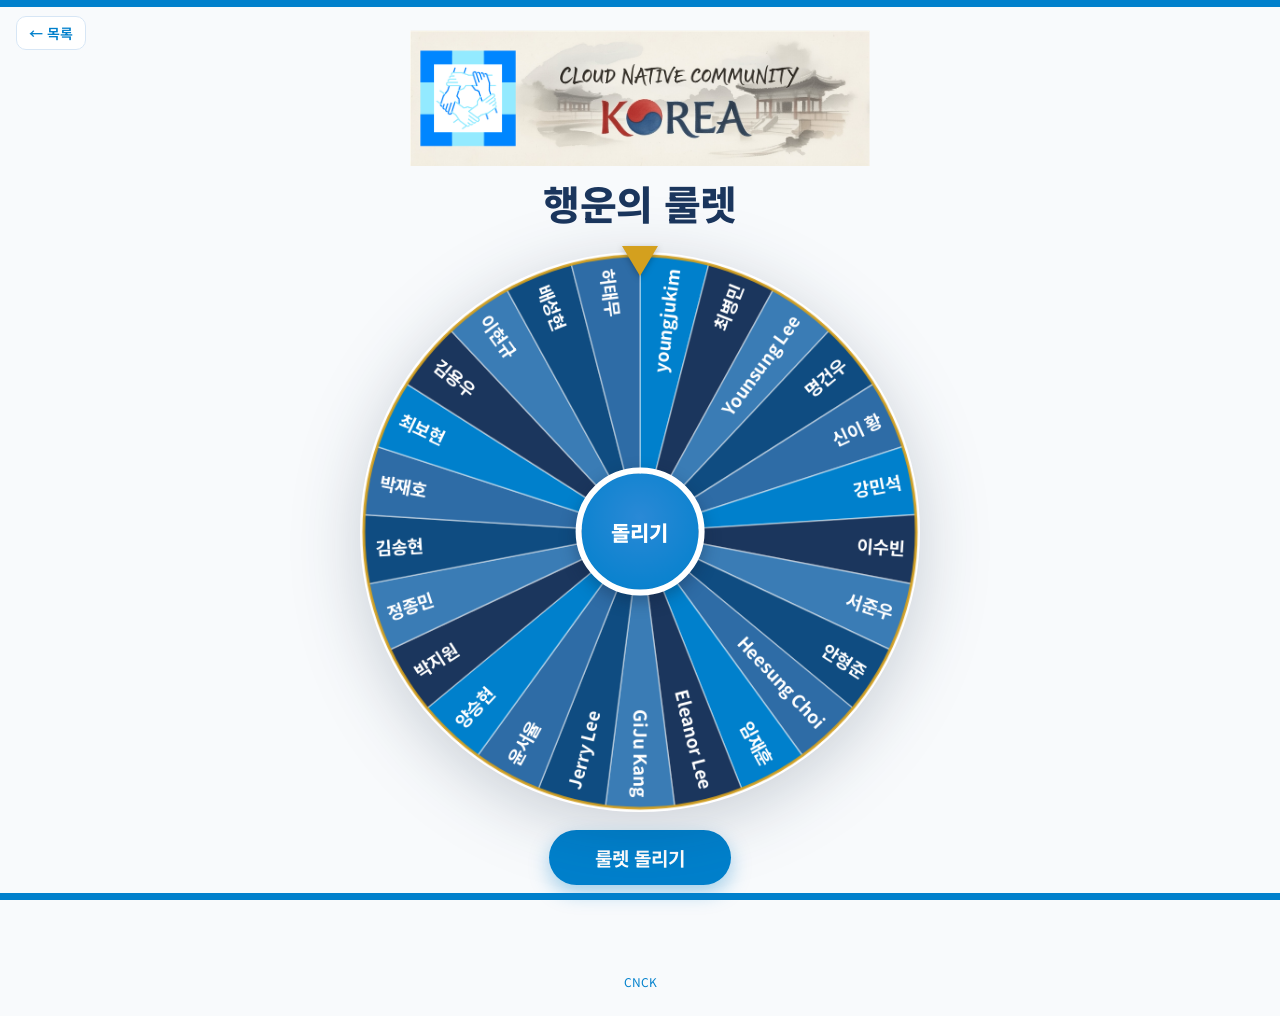
==== docs/roulette.html @ 2d4faab6 "add: 룰렛 추첨 페이지 및 슬라이드/스타일 업데이트" ====
<!DOCTYPE html>
<html lang="ko">
<head>
<meta charset="utf-8">
<meta name="viewport" content="width=device-width, initial-scale=1">
<title>랜덤 룰렛 · CNCK Kube Community Night</title>
<link rel="preconnect" href="https://fonts.googleapis.com">
<link href="https://fonts.googleapis.com/css2?family=Noto+Sans+KR:wght@400;500;700;800&display=swap" rel="stylesheet">
<style>
  :root{
    --navy:#1B365D; --blue:#0080CC; --accent:#418FDE; --gold:#D4A01E;
    --bg:#F8FAFC; --ink:#1A1A2E; --mid:#555E6E; --light:#889099;
    --font:'Noto Sans KR','Apple SD Gothic Neo','Malgun Gothic',-apple-system,BlinkMacSystemFont,'Segoe UI',Roboto,Arial,sans-serif;
  }
  *{box-sizing:border-box;margin:0;padding:0}
  body{font-family:var(--font);color:var(--ink);background:var(--bg);
    min-height:100vh;text-align:center;-webkit-font-smoothing:antialiased;overflow-x:hidden}
  .bar{position:fixed;left:0;right:0;height:7px;background:var(--blue);z-index:3}
  .bar.top{top:0}.bar.bottom{bottom:0}

  header{padding:30px 16px 6px}
  header img.banner{width:min(90vw,460px);height:auto;display:block;margin:0 auto 8px}
  header h1{color:var(--navy);font-size:clamp(26px,5vw,40px);font-weight:800;letter-spacing:-.01em}
  header p{color:var(--blue);font-weight:600;font-size:clamp(14px,2.4vw,18px);margin-top:4px}

  main{display:flex;flex-direction:column;align-items:center;gap:18px;padding:8px 16px 40px}

  .wheel-wrap{position:relative;width:min(86vw,560px);aspect-ratio:1/1;margin-top:6px}
  #wheel{width:100%;height:100%;display:block;
    filter:drop-shadow(0 14px 34px rgba(16,33,60,.20));border-radius:50%}
  /* pointer at top */
  .pointer{position:absolute;top:-6px;left:50%;transform:translateX(-50%);z-index:4;
    width:0;height:0;border-left:18px solid transparent;border-right:18px solid transparent;
    border-top:30px solid var(--gold);filter:drop-shadow(0 2px 3px rgba(0,0,0,.25))}
  /* center hub = spin button */
  .hub{position:absolute;top:50%;left:50%;transform:translate(-50%,-50%);z-index:4;
    width:23%;height:23%;border-radius:50%;border:6px solid #fff;cursor:pointer;
    background:radial-gradient(circle at 50% 38%,#2A89D6,var(--blue));
    color:#fff;font-family:var(--font);font-weight:800;font-size:clamp(15px,2.6vw,21px);
    box-shadow:0 6px 16px rgba(16,33,60,.35);transition:transform .12s}
  .hub:hover{transform:translate(-50%,-50%) scale(1.05)}
  .hub:active{transform:translate(-50%,-50%) scale(.97)}
  .hub:disabled{opacity:.7;cursor:default}

  .spin-btn{background:var(--blue);color:#fff;border:none;border-radius:999px;cursor:pointer;
    font-family:var(--font);font-weight:700;font-size:19px;padding:14px 46px;
    box-shadow:0 8px 20px rgba(0,128,204,.35);transition:transform .12s,box-shadow .12s,background .12s}
  .spin-btn:hover{background:#0a74b8;transform:translateY(-2px)}
  .spin-btn:disabled{background:#9bb6c9;box-shadow:none;cursor:default;transform:none}

  .history{max-width:600px;display:flex;flex-wrap:wrap;gap:8px;justify-content:center;min-height:30px}
  .history .h-label{color:var(--light);font-size:13px;align-self:center;margin-right:2px}
  .chip{background:#EAF2FB;color:var(--navy);border:1px solid #D7E6F5;border-radius:999px;
    padding:5px 12px;font-size:13px;font-weight:600}
  .chip:first-of-type{background:var(--gold);color:#fff;border-color:var(--gold)}

  /* winner overlay */
  .overlay{position:fixed;inset:0;z-index:6;display:flex;align-items:center;justify-content:center;
    background:rgba(13,27,42,.55);backdrop-filter:blur(3px);opacity:0;pointer-events:none;
    transition:opacity .25s}
  .overlay.show{opacity:1;pointer-events:auto}
  .card{background:#fff;border-radius:22px;padding:34px 40px 30px;max-width:90vw;
    box-shadow:0 24px 70px rgba(0,0,0,.35);transform:scale(.9);transition:transform .28s cubic-bezier(.2,.9,.3,1.3);
    border-top:8px solid var(--gold)}
  .overlay.show .card{transform:scale(1)}
  .card .label{color:var(--gold);font-weight:800;letter-spacing:.22em;font-size:15px}
  .card .name{color:var(--navy);font-weight:800;font-size:clamp(34px,8vw,68px);margin:8px 0 20px;
    word-break:keep-all;line-height:1.1}
  .card .actions{display:flex;gap:12px;justify-content:center;flex-wrap:wrap}
  .card button{font-family:var(--font);font-weight:700;font-size:16px;border-radius:12px;
    padding:11px 24px;cursor:pointer;border:none}
  .card .again{background:var(--blue);color:#fff}
  .card .again:hover{background:#0a74b8}
  .card .ghost{background:#fff;color:var(--mid);border:1px solid #D7E6F5}
  .card .ghost:hover{background:#F1F6FC}

  #confetti{position:fixed;inset:0;z-index:7;pointer-events:none}
  footer{color:var(--light);font-size:12px;padding:0 0 26px}
  footer a{color:var(--blue);text-decoration:none}
  a.back{position:fixed;top:16px;left:16px;z-index:5;color:var(--blue);font-weight:600;
    text-decoration:none;font-size:14px;background:#fff;border:1px solid #D7E6F5;
    padding:6px 12px;border-radius:10px}
</style>
</head>
<body>
  <div class="bar top"></div>
  <div class="bar bottom"></div>
  <a class="back" href="index.html">&larr; 목록</a>

  <header>
    <img class="banner" src="assets/cnck-banner-color-2.png" alt="Cloud Native Community Korea"
         onerror="this.style.display='none'">
    <h1>행운의 룰렛</h1>
  </header>

  <main>
    <div class="wheel-wrap">
      <div class="pointer"></div>
      <canvas id="wheel" width="600" height="600"></canvas>
      <button class="hub" id="hub">돌리기</button>
    </div>
    <button class="spin-btn" id="spin">룰렛 돌리기</button>
    <div class="history" id="history"></div>
  </main>

  <footer>
    <a href="https://github.com/Cloud-Native-Community-Korea/kubeCommunityNight" target="_blank" rel="noopener">CNCK</a>
  </footer>

  <div class="overlay" id="overlay">
    <div class="card">
      <div class="label">CONGRATULATIONS</div>
      <div class="name" id="winnerName"></div>
      <div class="actions">
        <button class="again" id="again">다시 돌리기</button>
        <button class="ghost" id="close">닫기</button>
      </div>
    </div>
  </div>

  <canvas id="confetti"></canvas>

<script>
const NAMES = [
  "youngjukim","최병민","Younsung Lee","명건우","신이 황",
  "강민석","이수빈","서준우","안형준","Heesung Choi",
  "임재훈","Eleanor Lee","GiJu Kang","Jerry Lee","윤서율",
  "양승현","박지원","정종민","김송현","박재호",
  "최보현","김용우","이현규","배성현","허태무"
];
const COLORS = ["#0080CC","#1B365D","#3A7CB5","#0F4C81","#2E6CA6"];

const N = NAMES.length;
const TAU = Math.PI * 2;
const segRad = TAU / N;

const canvas = document.getElementById('wheel');
const ctx = canvas.getContext('2d');
const SIZE = 600, DPR = Math.min(window.devicePixelRatio || 1, 2);
canvas.width = SIZE * DPR; canvas.height = SIZE * DPR;
ctx.scale(DPR, DPR);
const R = SIZE / 2;
const TEXT_OUTER = R - 16, TEXT_INNER_PAD = 86; // text spans rim -> near hub

let rotation = 0;       // radians, clockwise
let spinning = false;

function draw() {
  ctx.clearRect(0, 0, SIZE, SIZE);
  ctx.save();
  ctx.translate(R, R);
  ctx.rotate(rotation);
  for (let i = 0; i < N; i++) {
    const a0 = -Math.PI / 2 + i * segRad;
    const a1 = a0 + segRad;
    ctx.beginPath();
    ctx.moveTo(0, 0);
    ctx.arc(0, 0, R, a0, a1);
    ctx.closePath();
    ctx.fillStyle = COLORS[i % COLORS.length];
    ctx.fill();
    ctx.lineWidth = 1.5;
    ctx.strokeStyle = "rgba(255,255,255,.45)";
    ctx.stroke();

    // name along the radius
    const mid = a0 + segRad / 2;
    ctx.save();
    ctx.rotate(mid);
    const total = ((rotation + mid) % TAU + TAU) % TAU;
    const flip = total > Math.PI / 2 && total < 3 * Math.PI / 2;
    let fs = 19;
    const maxLen = TEXT_OUTER - TEXT_INNER_PAD;
    ctx.font = `700 ${fs}px ${getComputedStyle(document.body).fontFamily}`;
    while (ctx.measureText(NAMES[i]).width > maxLen && fs > 11) {
      fs -= 1; ctx.font = `700 ${fs}px ${getComputedStyle(document.body).fontFamily}`;
    }
    ctx.fillStyle = "#fff";
    ctx.textBaseline = "middle";
    if (flip) {
      ctx.rotate(Math.PI);
      ctx.textAlign = "left";
      ctx.fillText(NAMES[i], -TEXT_OUTER, 0);
    } else {
      ctx.textAlign = "right";
      ctx.fillText(NAMES[i], TEXT_OUTER, 0);
    }
    ctx.restore();
  }
  ctx.restore();

  // outer ring
  ctx.beginPath();
  ctx.arc(R, R, R - 1, 0, TAU);
  ctx.lineWidth = 6;
  ctx.strokeStyle = "#fff";
  ctx.stroke();
  ctx.beginPath();
  ctx.arc(R, R, R - 4, 0, TAU);
  ctx.lineWidth = 3;
  ctx.strokeStyle = "rgba(212,160,30,.9)";
  ctx.stroke();
}

const hub = document.getElementById('hub');
const spinBtn = document.getElementById('spin');

function setBusy(b) {
  spinning = b;
  hub.disabled = b; spinBtn.disabled = b;
  spinBtn.textContent = b ? "돌리는 중…" : "룰렛 돌리기";
}

function spin() {
  if (spinning) return;
  setBusy(true);
  const i = Math.floor(Math.random() * N);             // chosen winner (uniform)
  // place segment i center under the top pointer
  const centerBase = i * segRad + segRad / 2;          // clockwise from top
  const targetMod = ((TAU - (centerBase % TAU)) % TAU);
  const cur = ((rotation % TAU) + TAU) % TAU;
  const delta = ((targetMod - cur) % TAU + TAU) % TAU;
  const spins = TAU * (5 + Math.floor(Math.random() * 3));
  const start = rotation, end = rotation + spins + delta, t0 = performance.now(), dur = 4600;

  (function frame(now) {
    const p = Math.min(1, (now - t0) / dur);
    const e = 1 - Math.pow(1 - p, 3);                   // easeOutCubic
    rotation = start + (end - start) * e;
    draw();
    if (p < 1) requestAnimationFrame(frame);
    else { setBusy(false); win(i); }
  })(t0);
}

const history = [];
function win(i) {
  const name = NAMES[i];
  history.unshift(name);
  renderHistory();
  document.getElementById('winnerName').textContent = name;
  document.getElementById('overlay').classList.add('show');
  burst();
}

function renderHistory() {
  const el = document.getElementById('history');
  if (!history.length) { el.innerHTML = ''; return; }
  el.innerHTML = '<span class="h-label">최근 당첨</span>' +
    history.slice(0, 8).map(n => `<span class="chip">${n}</span>`).join('');
}

hub.addEventListener('click', spin);
spinBtn.addEventListener('click', spin);
document.getElementById('again').addEventListener('click', () => {
  document.getElementById('overlay').classList.remove('show'); setTimeout(spin, 280);
});
document.getElementById('close').addEventListener('click', () =>
  document.getElementById('overlay').classList.remove('show'));
document.getElementById('overlay').addEventListener('click', e => {
  if (e.target.id === 'overlay') e.currentTarget.classList.remove('show');
});
document.addEventListener('keydown', e => {
  if (e.code === 'Space' || e.code === 'Enter') {
    if (document.getElementById('overlay').classList.contains('show')) return;
    e.preventDefault(); spin();
  }
});

/* ---- confetti ---- */
const cc = document.getElementById('confetti');
const cx = cc.getContext('2d');
let pieces = [], confettiRAF = null;
function sizeConfetti() { cc.width = innerWidth; cc.height = innerHeight; }
sizeConfetti(); addEventListener('resize', () => { sizeConfetti(); draw(); });
function burst() {
  const palette = ["#0080CC","#1B365D","#418FDE","#D4A01E","#6FB1E0","#E04040"];
  pieces = [];
  for (let i = 0; i < 160; i++) {
    pieces.push({
      x: Math.random() * cc.width, y: -20 - Math.random() * cc.height * 0.4,
      r: 5 + Math.random() * 7, c: palette[(Math.random() * palette.length) | 0],
      vx: -2 + Math.random() * 4, vy: 2 + Math.random() * 4,
      rot: Math.random() * TAU, vr: -0.2 + Math.random() * 0.4, life: 0
    });
  }
  if (!confettiRAF) confettiRAF = requestAnimationFrame(stepConfetti);
}
function stepConfetti() {
  cx.clearRect(0, 0, cc.width, cc.height);
  let alive = 0;
  for (const p of pieces) {
    p.life++; p.x += p.vx; p.y += p.vy; p.vy += 0.05; p.rot += p.vr;
    if (p.y < cc.height + 30) alive++;
    cx.save(); cx.translate(p.x, p.y); cx.rotate(p.rot); cx.fillStyle = p.c;
    cx.fillRect(-p.r / 2, -p.r / 2, p.r, p.r * 0.6); cx.restore();
  }
  if (alive > 0) confettiRAF = requestAnimationFrame(stepConfetti);
  else { cx.clearRect(0, 0, cc.width, cc.height); confettiRAF = null; }
}

draw();
if (document.fonts && document.fonts.ready) document.fonts.ready.then(draw);
</script>
</body>
</html>
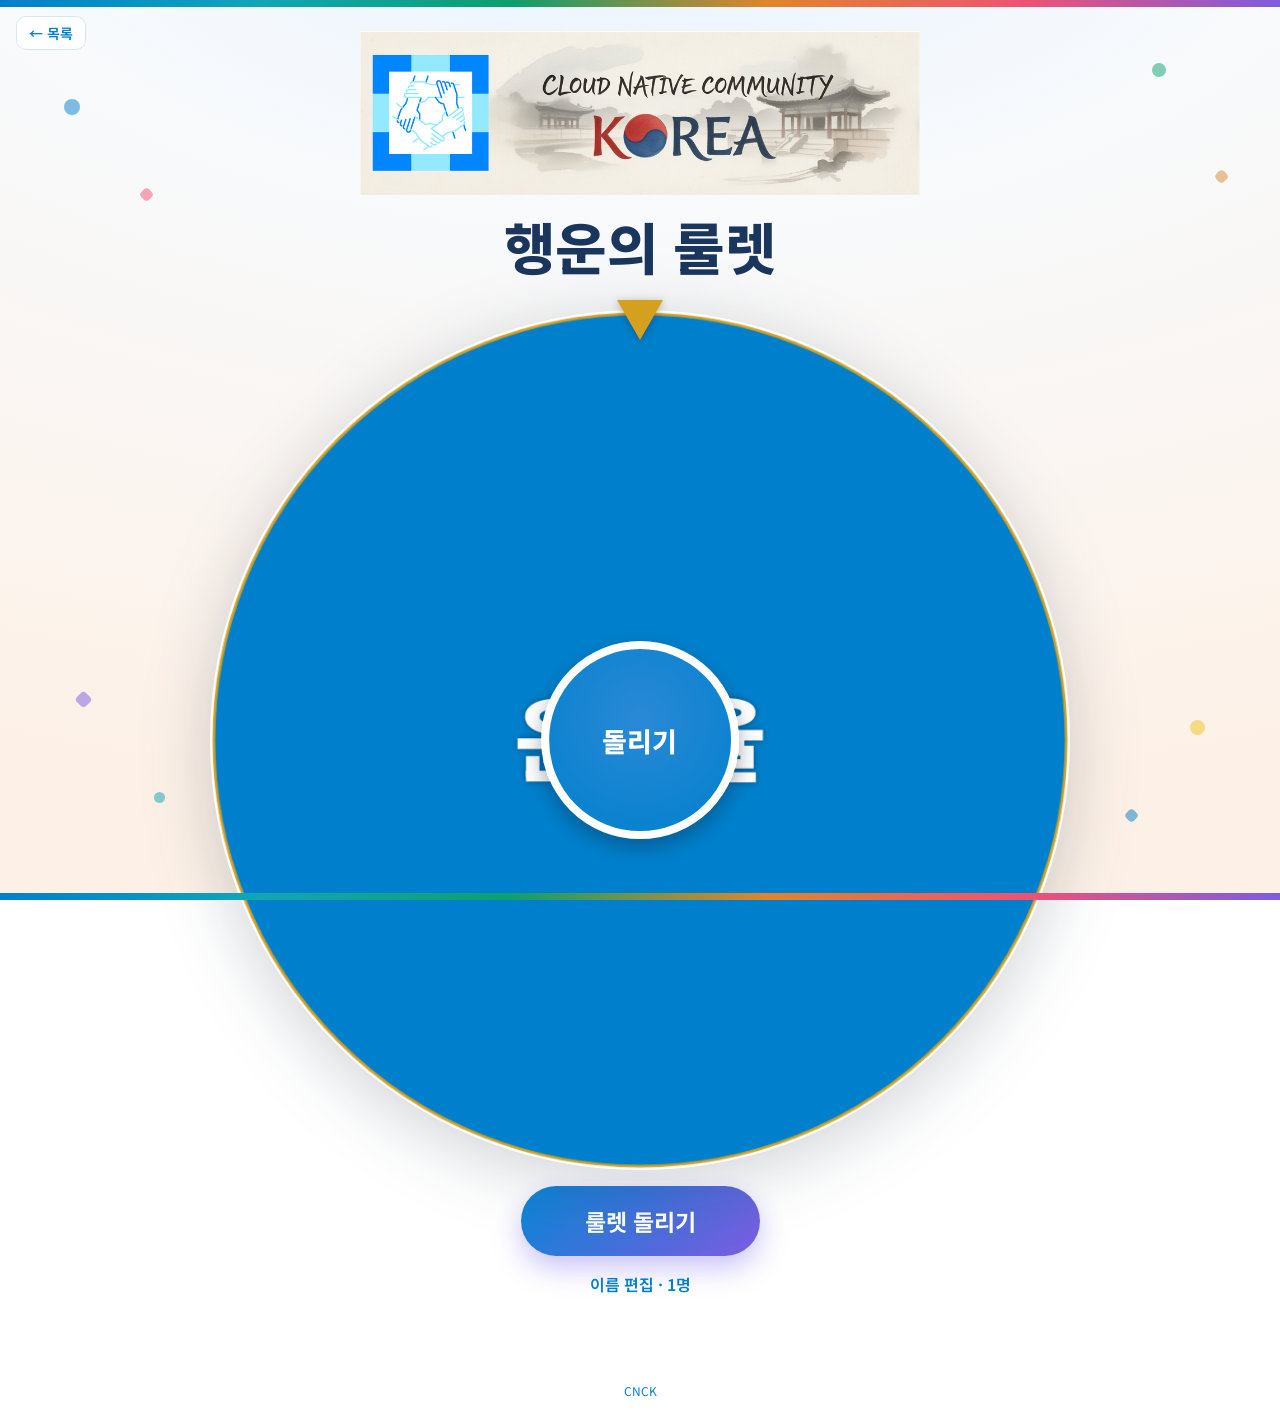
==== commit d60511a7: "update: 룰렛 추첨 페이지 수정" ====
--- a/docs/roulette.html
+++ b/docs/roulette.html
@@ -13,40 +13,47 @@
     --font:'Noto Sans KR','Apple SD Gothic Neo','Malgun Gothic',-apple-system,BlinkMacSystemFont,'Segoe UI',Roboto,Arial,sans-serif;
   }
   *{box-sizing:border-box;margin:0;padding:0}
-  body{font-family:var(--font);color:var(--ink);background:var(--bg);
-    min-height:100vh;text-align:center;-webkit-font-smoothing:antialiased;overflow-x:hidden}
-  .bar{position:fixed;left:0;right:0;height:7px;background:var(--blue);z-index:3}
+  body{font-family:var(--font);color:var(--ink);min-height:100vh;text-align:center;
+    -webkit-font-smoothing:antialiased;overflow-x:hidden;
+    background:radial-gradient(125% 90% at 50% -15%,#E6F2FF 0%,var(--bg) 42%,#FDF1E7 115%) fixed}
+  .bar{position:fixed;left:0;right:0;height:7px;z-index:3;
+    background:linear-gradient(90deg,#0080CC,#0FA6B8,#0E9F6E,#E0852A,#EF5273,#7C5CE0)}
   .bar.top{top:0}.bar.bottom{bottom:0}
+  .sprinkles{position:fixed;inset:0;z-index:-1;pointer-events:none}
+  .sprinkles i{position:absolute;top:var(--t);left:var(--l);width:var(--s);height:var(--s);
+    background:var(--c);border-radius:50%;opacity:.5}
+  .sprinkles i[style*="--r"]{border-radius:4px;transform:rotate(45deg)}
 
   header{padding:30px 16px 6px}
-  header img.banner{width:min(90vw,460px);height:auto;display:block;margin:0 auto 8px}
-  header h1{color:var(--navy);font-size:clamp(26px,5vw,40px);font-weight:800;letter-spacing:-.01em}
-  header p{color:var(--blue);font-weight:600;font-size:clamp(14px,2.4vw,18px);margin-top:4px}
-
-  main{display:flex;flex-direction:column;align-items:center;gap:18px;padding:8px 16px 40px}
-
-  .wheel-wrap{position:relative;width:min(86vw,560px);aspect-ratio:1/1;margin-top:6px}
+  header img.banner{width:min(92vw,560px);height:auto;display:block;margin:0 auto 10px}
+  header h1{color:var(--navy);font-size:clamp(32px,6vw,56px);font-weight:800;letter-spacing:-.01em}
+
+  main{display:flex;flex-direction:column;align-items:center;gap:16px;padding:8px 16px 40px}
+
+  .wheel-wrap{position:relative;width:min(96vw,860px);aspect-ratio:1/1;margin-top:10px}
   #wheel{width:100%;height:100%;display:block;
     filter:drop-shadow(0 14px 34px rgba(16,33,60,.20));border-radius:50%}
-  /* pointer at top */
-  .pointer{position:absolute;top:-6px;left:50%;transform:translateX(-50%);z-index:4;
-    width:0;height:0;border-left:18px solid transparent;border-right:18px solid transparent;
-    border-top:30px solid var(--gold);filter:drop-shadow(0 2px 3px rgba(0,0,0,.25))}
-  /* center hub = spin button */
+  .pointer{position:absolute;top:-10px;left:50%;transform:translateX(-50%);z-index:4;
+    width:0;height:0;border-left:23px solid transparent;border-right:23px solid transparent;
+    border-top:40px solid var(--gold);filter:drop-shadow(0 2px 4px rgba(0,0,0,.28))}
   .hub{position:absolute;top:50%;left:50%;transform:translate(-50%,-50%);z-index:4;
-    width:23%;height:23%;border-radius:50%;border:6px solid #fff;cursor:pointer;
+    width:23%;height:23%;border-radius:50%;border:8px solid #fff;cursor:pointer;
     background:radial-gradient(circle at 50% 38%,#2A89D6,var(--blue));
-    color:#fff;font-family:var(--font);font-weight:800;font-size:clamp(15px,2.6vw,21px);
-    box-shadow:0 6px 16px rgba(16,33,60,.35);transition:transform .12s}
+    color:#fff;font-family:var(--font);font-weight:800;font-size:clamp(18px,3vw,27px);
+    box-shadow:0 8px 20px rgba(16,33,60,.38);transition:transform .12s}
   .hub:hover{transform:translate(-50%,-50%) scale(1.05)}
   .hub:active{transform:translate(-50%,-50%) scale(.97)}
   .hub:disabled{opacity:.7;cursor:default}
 
-  .spin-btn{background:var(--blue);color:#fff;border:none;border-radius:999px;cursor:pointer;
-    font-family:var(--font);font-weight:700;font-size:19px;padding:14px 46px;
-    box-shadow:0 8px 20px rgba(0,128,204,.35);transition:transform .12s,box-shadow .12s,background .12s}
-  .spin-btn:hover{background:#0a74b8;transform:translateY(-2px)}
+  .spin-btn{background:linear-gradient(135deg,#0a86d6,#7C5CE0);color:#fff;border:none;border-radius:999px;cursor:pointer;
+    font-family:var(--font);font-weight:700;font-size:23px;padding:18px 64px;
+    box-shadow:0 12px 28px rgba(108,92,231,.36);transition:transform .12s,box-shadow .12s,filter .12s}
+  .spin-btn:hover{filter:brightness(1.07);transform:translateY(-2px)}
   .spin-btn:disabled{background:#9bb6c9;box-shadow:none;cursor:default;transform:none}
+
+  .link-btn{background:none;border:none;color:var(--blue);font-weight:600;cursor:pointer;
+    font-size:16px;font-family:var(--font)}
+  .link-btn:hover{text-decoration:underline}
 
   .history{max-width:600px;display:flex;flex-wrap:wrap;gap:8px;justify-content:center;min-height:30px}
   .history .h-label{color:var(--light);font-size:13px;align-self:center;margin-right:2px}
@@ -54,17 +61,16 @@
     padding:5px 12px;font-size:13px;font-weight:600}
   .chip:first-of-type{background:var(--gold);color:#fff;border-color:var(--gold)}
 
-  /* winner overlay */
   .overlay{position:fixed;inset:0;z-index:6;display:flex;align-items:center;justify-content:center;
     background:rgba(13,27,42,.55);backdrop-filter:blur(3px);opacity:0;pointer-events:none;
-    transition:opacity .25s}
+    transition:opacity .25s;padding:16px}
   .overlay.show{opacity:1;pointer-events:auto}
   .card{background:#fff;border-radius:22px;padding:34px 40px 30px;max-width:90vw;
     box-shadow:0 24px 70px rgba(0,0,0,.35);transform:scale(.9);transition:transform .28s cubic-bezier(.2,.9,.3,1.3);
     border-top:8px solid var(--gold)}
   .overlay.show .card{transform:scale(1)}
   .card .label{color:var(--gold);font-weight:800;letter-spacing:.22em;font-size:15px}
-  .card .name{color:var(--navy);font-weight:800;font-size:clamp(34px,8vw,68px);margin:8px 0 20px;
+  .card .name{color:var(--navy);font-weight:800;font-size:clamp(50px,10vw,104px);margin:8px 0 20px;
     word-break:keep-all;line-height:1.1}
   .card .actions{display:flex;gap:12px;justify-content:center;flex-wrap:wrap}
   .card button{font-family:var(--font);font-weight:700;font-size:16px;border-radius:12px;
@@ -73,6 +79,16 @@
   .card .again:hover{background:#0a74b8}
   .card .ghost{background:#fff;color:var(--mid);border:1px solid #D7E6F5}
   .card .ghost:hover{background:#F1F6FC}
+
+  /* names editor */
+  .names-card{text-align:left;width:min(92vw,440px);border-top-color:var(--blue)}
+  .names-card h3{color:var(--navy);font-size:20px;font-weight:800}
+  .names-hint{color:var(--mid);font-size:13px;margin:8px 0 10px;line-height:1.5}
+  #namesInput{width:100%;border:1px solid #D7E6F5;border-radius:12px;padding:12px 14px;
+    font-family:var(--font);font-size:15px;line-height:1.55;resize:vertical;min-height:210px;color:var(--ink)}
+  #namesInput:focus{outline:none;border-color:var(--accent);box-shadow:0 0 0 3px rgba(65,143,222,.15)}
+  .names-count{color:var(--light);font-size:13px;margin:8px 2px 16px;text-align:right}
+  .names-card .actions{justify-content:flex-end}
 
   #confetti{position:fixed;inset:0;z-index:7;pointer-events:none}
   footer{color:var(--light);font-size:12px;padding:0 0 26px}
@@ -85,6 +101,16 @@
 <body>
   <div class="bar top"></div>
   <div class="bar bottom"></div>
+  <div class="sprinkles" aria-hidden="true">
+    <i style="--c:#0080CC;--t:11%;--l:5%;--s:16px"></i>
+    <i style="--c:#EF5273;--t:21%;--l:11%;--s:11px;--r:1"></i>
+    <i style="--c:#0E9F6E;--t:7%;--l:90%;--s:14px"></i>
+    <i style="--c:#E0852A;--t:19%;--l:95%;--s:11px;--r:1"></i>
+    <i style="--c:#7C5CE0;--t:77%;--l:6%;--s:13px;--r:1"></i>
+    <i style="--c:#0FA6B8;--t:88%;--l:12%;--s:11px"></i>
+    <i style="--c:#F0C419;--t:80%;--l:93%;--s:15px"></i>
+    <i style="--c:#0080CC;--t:90%;--l:88%;--s:11px;--r:1"></i>
+  </div>
   <a class="back" href="index.html">&larr; 목록</a>
 
   <header>
@@ -100,6 +126,7 @@
       <button class="hub" id="hub">돌리기</button>
     </div>
     <button class="spin-btn" id="spin">룰렛 돌리기</button>
+    <button class="link-btn" id="editNames">이름 편집 · <span id="count">0</span>명</button>
     <div class="history" id="history"></div>
   </main>
 
@@ -107,6 +134,7 @@
     <a href="https://github.com/Cloud-Native-Community-Korea/kubeCommunityNight" target="_blank" rel="noopener">CNCK</a>
   </footer>
 
+  <!-- winner -->
   <div class="overlay" id="overlay">
     <div class="card">
       <div class="label">CONGRATULATIONS</div>
@@ -118,35 +146,93 @@
     </div>
   </div>
 
+  <!-- names editor -->
+  <div class="overlay" id="namesModal">
+    <div class="card names-card">
+      <h3>이름 목록</h3>
+      <p class="names-hint">한 줄에 한 명씩 입력하세요.<br>엑셀·구글시트의 한 열을 복사해 그대로 붙여넣어도 됩니다.</p>
+      <textarea id="namesInput" rows="12" placeholder="이름 1&#10;이름 2&#10;이름 3"></textarea>
+      <div class="names-count"><span id="inputCount">0</span>명</div>
+      <div class="actions">
+        <button class="again" id="namesApply">적용</button>
+        <button class="ghost" id="namesReset">기본값</button>
+        <button class="ghost" id="namesCancel">닫기</button>
+      </div>
+    </div>
+  </div>
+
   <canvas id="confetti"></canvas>
 
 <script>
-const NAMES = [
-  "youngjukim","최병민","Younsung Lee","명건우","신이 황",
-  "강민석","이수빈","서준우","안형준","Heesung Choi",
-  "임재훈","Eleanor Lee","GiJu Kang","Jerry Lee","윤서율",
-  "양승현","박지원","정종민","김송현","박재호",
-  "최보현","김용우","이현규","배성현","허태무"
-];
-const COLORS = ["#0080CC","#1B365D","#3A7CB5","#0F4C81","#2E6CA6"];
-
-const N = NAMES.length;
+const DEFAULT_NAMES = ["윤서율"];
+const COLORS = ["#0080CC","#1B365D","#0E9F6E","#7C5CE0","#EF5273","#0FA6B8","#E0852A","#2E6CA6"];
 const TAU = Math.PI * 2;
-const segRad = TAU / N;
+const STORE_KEY = "cnck_roulette_names";
+
+function loadNames() {
+  try {
+    const s = localStorage.getItem(STORE_KEY);
+    if (s) { const a = JSON.parse(s); if (Array.isArray(a) && a.length) return a; }
+  } catch (e) {}
+  return DEFAULT_NAMES.slice();
+}
+function saveNames() { try { localStorage.setItem(STORE_KEY, JSON.stringify(names)); } catch (e) {} }
+// split a pasted column/row: newlines or tabs separate names; spaces kept inside a name
+function parseNames(text) {
+  return text.split(/[\r\n\t]+/).map(s => s.trim()).filter(Boolean);
+}
+let names = loadNames();
+
+// distinct color per segment; avoid the same color wrapping around (last == first)
+function buildColors(n) {
+  const out = [];
+  for (let i = 0; i < n; i++) {
+    let ci = i % COLORS.length;
+    if (i === n - 1 && n > 1 && COLORS[ci] === out[0]) ci = (ci + 1) % COLORS.length;
+    out.push(COLORS[ci]);
+  }
+  return out;
+}
+let segColors = buildColors(names.length);
 
 const canvas = document.getElementById('wheel');
 const ctx = canvas.getContext('2d');
-const SIZE = 600, DPR = Math.min(window.devicePixelRatio || 1, 2);
+const SIZE = 900, DPR = Math.min(window.devicePixelRatio || 1, 2);
 canvas.width = SIZE * DPR; canvas.height = SIZE * DPR;
 ctx.scale(DPR, DPR);
 const R = SIZE / 2;
-const TEXT_OUTER = R - 16, TEXT_INNER_PAD = 86; // text spans rim -> near hub
-
-let rotation = 0;       // radians, clockwise
+const TEXT_OUTER = R - 24, TEXT_INNER_PAD = 128;
+const FONT_STACK = getComputedStyle(document.body).fontFamily;
+
+let rotation = 0;
 let spinning = false;
 
 function draw() {
   ctx.clearRect(0, 0, SIZE, SIZE);
+  const N = names.length;
+  if (N === 0) {
+    ctx.save(); ctx.translate(R, R);
+    ctx.beginPath(); ctx.arc(0, 0, R - 4, 0, TAU); ctx.fillStyle = "#E8F0F8"; ctx.fill();
+    ctx.fillStyle = "#889099"; ctx.font = `600 22px ${FONT_STACK}`;
+    ctx.textAlign = "center"; ctx.textBaseline = "middle";
+    ctx.fillText("이름을 추가하세요", 0, 0);
+    ctx.restore();
+    return;
+  }
+  const segRad = TAU / N;
+  if (N === 1) {
+    ctx.save(); ctx.translate(R, R);
+    ctx.beginPath(); ctx.arc(0, 0, R, 0, TAU); ctx.fillStyle = segColors[0] || COLORS[0]; ctx.fill();
+    ctx.fillStyle = "#fff"; ctx.textAlign = "center"; ctx.textBaseline = "middle";
+    let fs1 = 96; ctx.font = `800 ${fs1}px ${FONT_STACK}`;
+    while (ctx.measureText(names[0]).width > 2 * R - 150 && fs1 > 22) { fs1 -= 2; ctx.font = `800 ${fs1}px ${FONT_STACK}`; }
+    ctx.shadowColor = "rgba(13,27,42,.45)"; ctx.shadowBlur = 6;
+    ctx.fillText(names[0], 0, 0);
+    ctx.restore();
+    ctx.beginPath(); ctx.arc(R, R, R - 1, 0, TAU); ctx.lineWidth = 6; ctx.strokeStyle = "#fff"; ctx.stroke();
+    ctx.beginPath(); ctx.arc(R, R, R - 4, 0, TAU); ctx.lineWidth = 3; ctx.strokeStyle = "rgba(212,160,30,.9)"; ctx.stroke();
+    return;
+  }
   ctx.save();
   ctx.translate(R, R);
   ctx.rotate(rotation);
@@ -157,49 +243,42 @@
     ctx.moveTo(0, 0);
     ctx.arc(0, 0, R, a0, a1);
     ctx.closePath();
-    ctx.fillStyle = COLORS[i % COLORS.length];
+    ctx.fillStyle = segColors[i] || COLORS[i % COLORS.length];
     ctx.fill();
     ctx.lineWidth = 1.5;
     ctx.strokeStyle = "rgba(255,255,255,.45)";
     ctx.stroke();
 
-    // name along the radius
     const mid = a0 + segRad / 2;
     ctx.save();
     ctx.rotate(mid);
     const total = ((rotation + mid) % TAU + TAU) % TAU;
     const flip = total > Math.PI / 2 && total < 3 * Math.PI / 2;
-    let fs = 19;
+    let fs = Math.min(60, Math.max(18, Math.round(segRad * R * 0.30)));
     const maxLen = TEXT_OUTER - TEXT_INNER_PAD;
-    ctx.font = `700 ${fs}px ${getComputedStyle(document.body).fontFamily}`;
-    while (ctx.measureText(NAMES[i]).width > maxLen && fs > 11) {
-      fs -= 1; ctx.font = `700 ${fs}px ${getComputedStyle(document.body).fontFamily}`;
+    ctx.font = `700 ${fs}px ${FONT_STACK}`;
+    while (ctx.measureText(names[i]).width > maxLen && fs > 12) {
+      fs -= 1; ctx.font = `700 ${fs}px ${FONT_STACK}`;
     }
     ctx.fillStyle = "#fff";
     ctx.textBaseline = "middle";
+    ctx.shadowColor = "rgba(13,27,42,.5)"; ctx.shadowBlur = 5; ctx.shadowOffsetY = 1;
     if (flip) {
       ctx.rotate(Math.PI);
       ctx.textAlign = "left";
-      ctx.fillText(NAMES[i], -TEXT_OUTER, 0);
+      ctx.fillText(names[i], -TEXT_OUTER, 0);
     } else {
       ctx.textAlign = "right";
-      ctx.fillText(NAMES[i], TEXT_OUTER, 0);
+      ctx.fillText(names[i], TEXT_OUTER, 0);
     }
     ctx.restore();
   }
   ctx.restore();
 
-  // outer ring
-  ctx.beginPath();
-  ctx.arc(R, R, R - 1, 0, TAU);
-  ctx.lineWidth = 6;
-  ctx.strokeStyle = "#fff";
-  ctx.stroke();
-  ctx.beginPath();
-  ctx.arc(R, R, R - 4, 0, TAU);
-  ctx.lineWidth = 3;
-  ctx.strokeStyle = "rgba(212,160,30,.9)";
-  ctx.stroke();
+  ctx.beginPath(); ctx.arc(R, R, R - 1, 0, TAU);
+  ctx.lineWidth = 6; ctx.strokeStyle = "#fff"; ctx.stroke();
+  ctx.beginPath(); ctx.arc(R, R, R - 4, 0, TAU);
+  ctx.lineWidth = 3; ctx.strokeStyle = "rgba(212,160,30,.9)"; ctx.stroke();
 }
 
 const hub = document.getElementById('hub');
@@ -207,16 +286,18 @@
 
 function setBusy(b) {
   spinning = b;
-  hub.disabled = b; spinBtn.disabled = b;
+  const dis = b || names.length === 0;
+  hub.disabled = dis; spinBtn.disabled = dis;
   spinBtn.textContent = b ? "돌리는 중…" : "룰렛 돌리기";
 }
 
 function spin() {
-  if (spinning) return;
+  const N = names.length;
+  if (spinning || N === 0) return;
   setBusy(true);
-  const i = Math.floor(Math.random() * N);             // chosen winner (uniform)
-  // place segment i center under the top pointer
-  const centerBase = i * segRad + segRad / 2;          // clockwise from top
+  const segRad = TAU / N;
+  const i = Math.floor(Math.random() * N);
+  const centerBase = i * segRad + segRad / 2;
   const targetMod = ((TAU - (centerBase % TAU)) % TAU);
   const cur = ((rotation % TAU) + TAU) % TAU;
   const delta = ((targetMod - cur) % TAU + TAU) % TAU;
@@ -225,7 +306,7 @@
 
   (function frame(now) {
     const p = Math.min(1, (now - t0) / dur);
-    const e = 1 - Math.pow(1 - p, 3);                   // easeOutCubic
+    const e = 1 - Math.pow(1 - p, 3);
     rotation = start + (end - start) * e;
     draw();
     if (p < 1) requestAnimationFrame(frame);
@@ -235,19 +316,26 @@
 
 const history = [];
 function win(i) {
-  const name = NAMES[i];
+  const name = names[i];
   history.unshift(name);
   renderHistory();
   document.getElementById('winnerName').textContent = name;
   document.getElementById('overlay').classList.add('show');
   burst();
 }
-
 function renderHistory() {
   const el = document.getElementById('history');
   if (!history.length) { el.innerHTML = ''; return; }
   el.innerHTML = '<span class="h-label">최근 당첨</span>' +
-    history.slice(0, 8).map(n => `<span class="chip">${n}</span>`).join('');
+    history.slice(0, 8).map(n => `<span class="chip">${escapeHtml(n)}</span>`).join('');
+}
+function escapeHtml(s){ return s.replace(/[&<>"]/g, c => ({'&':'&amp;','<':'&lt;','>':'&gt;','"':'&quot;'}[c])); }
+
+function renderCount() { document.getElementById('count').textContent = names.length; }
+function setNames(arr) {
+  names = arr; segColors = buildColors(names.length); saveNames(); renderCount(); rotation = 0; draw();
+  const empty = names.length === 0;
+  hub.disabled = empty; spinBtn.disabled = empty;
 }
 
 hub.addEventListener('click', spin);
@@ -260,11 +348,41 @@
 document.getElementById('overlay').addEventListener('click', e => {
   if (e.target.id === 'overlay') e.currentTarget.classList.remove('show');
 });
+
+/* ---- names editor ---- */
+const namesModal = document.getElementById('namesModal');
+const namesInput = document.getElementById('namesInput');
+const inputCount = document.getElementById('inputCount');
+function openNames() {
+  namesInput.value = names.join('\n');
+  inputCount.textContent = names.length;
+  namesModal.classList.add('show');
+  setTimeout(() => namesInput.focus(), 60);
+}
+function closeNames() { namesModal.classList.remove('show'); }
+document.getElementById('editNames').addEventListener('click', openNames);
+namesInput.addEventListener('input', () => { inputCount.textContent = parseNames(namesInput.value).length; });
+document.getElementById('namesApply').addEventListener('click', () => {
+  const arr = parseNames(namesInput.value);
+  if (arr.length === 0) { namesInput.focus(); return; }
+  setNames(arr); closeNames();
+});
+document.getElementById('namesReset').addEventListener('click', () => {
+  namesInput.value = DEFAULT_NAMES.join('\n');
+  inputCount.textContent = DEFAULT_NAMES.length;
+  namesInput.focus();
+});
+document.getElementById('namesCancel').addEventListener('click', closeNames);
+namesModal.addEventListener('click', e => { if (e.target === namesModal) closeNames(); });
+
 document.addEventListener('keydown', e => {
-  if (e.code === 'Space' || e.code === 'Enter') {
-    if (document.getElementById('overlay').classList.contains('show')) return;
-    e.preventDefault(); spin();
-  }
+  if (e.target.tagName === 'TEXTAREA' || e.target.tagName === 'INPUT') return;
+  if (namesModal.classList.contains('show')) { if (e.key === 'Escape') closeNames(); return; }
+  if (document.getElementById('overlay').classList.contains('show')) {
+    if (e.key === 'Escape') document.getElementById('overlay').classList.remove('show');
+    return;
+  }
+  if (e.code === 'Space' || e.code === 'Enter') { e.preventDefault(); spin(); }
 });
 
 /* ---- confetti ---- */
@@ -274,14 +392,14 @@
 function sizeConfetti() { cc.width = innerWidth; cc.height = innerHeight; }
 sizeConfetti(); addEventListener('resize', () => { sizeConfetti(); draw(); });
 function burst() {
-  const palette = ["#0080CC","#1B365D","#418FDE","#D4A01E","#6FB1E0","#E04040"];
+  const palette = ["#0080CC","#0FA6B8","#0E9F6E","#7C5CE0","#EF5273","#E0852A","#F0C419"];
   pieces = [];
   for (let i = 0; i < 160; i++) {
     pieces.push({
       x: Math.random() * cc.width, y: -20 - Math.random() * cc.height * 0.4,
       r: 5 + Math.random() * 7, c: palette[(Math.random() * palette.length) | 0],
       vx: -2 + Math.random() * 4, vy: 2 + Math.random() * 4,
-      rot: Math.random() * TAU, vr: -0.2 + Math.random() * 0.4, life: 0
+      rot: Math.random() * TAU, vr: -0.2 + Math.random() * 0.4
     });
   }
   if (!confettiRAF) confettiRAF = requestAnimationFrame(stepConfetti);
@@ -290,7 +408,7 @@
   cx.clearRect(0, 0, cc.width, cc.height);
   let alive = 0;
   for (const p of pieces) {
-    p.life++; p.x += p.vx; p.y += p.vy; p.vy += 0.05; p.rot += p.vr;
+    p.x += p.vx; p.y += p.vy; p.vy += 0.05; p.rot += p.vr;
     if (p.y < cc.height + 30) alive++;
     cx.save(); cx.translate(p.x, p.y); cx.rotate(p.rot); cx.fillStyle = p.c;
     cx.fillRect(-p.r / 2, -p.r / 2, p.r, p.r * 0.6); cx.restore();
@@ -299,7 +417,9 @@
   else { cx.clearRect(0, 0, cc.width, cc.height); confettiRAF = null; }
 }
 
+renderCount();
 draw();
+if (names.length === 0) { hub.disabled = true; spinBtn.disabled = true; }
 if (document.fonts && document.fonts.ready) document.fonts.ready.then(draw);
 </script>
 </body>
